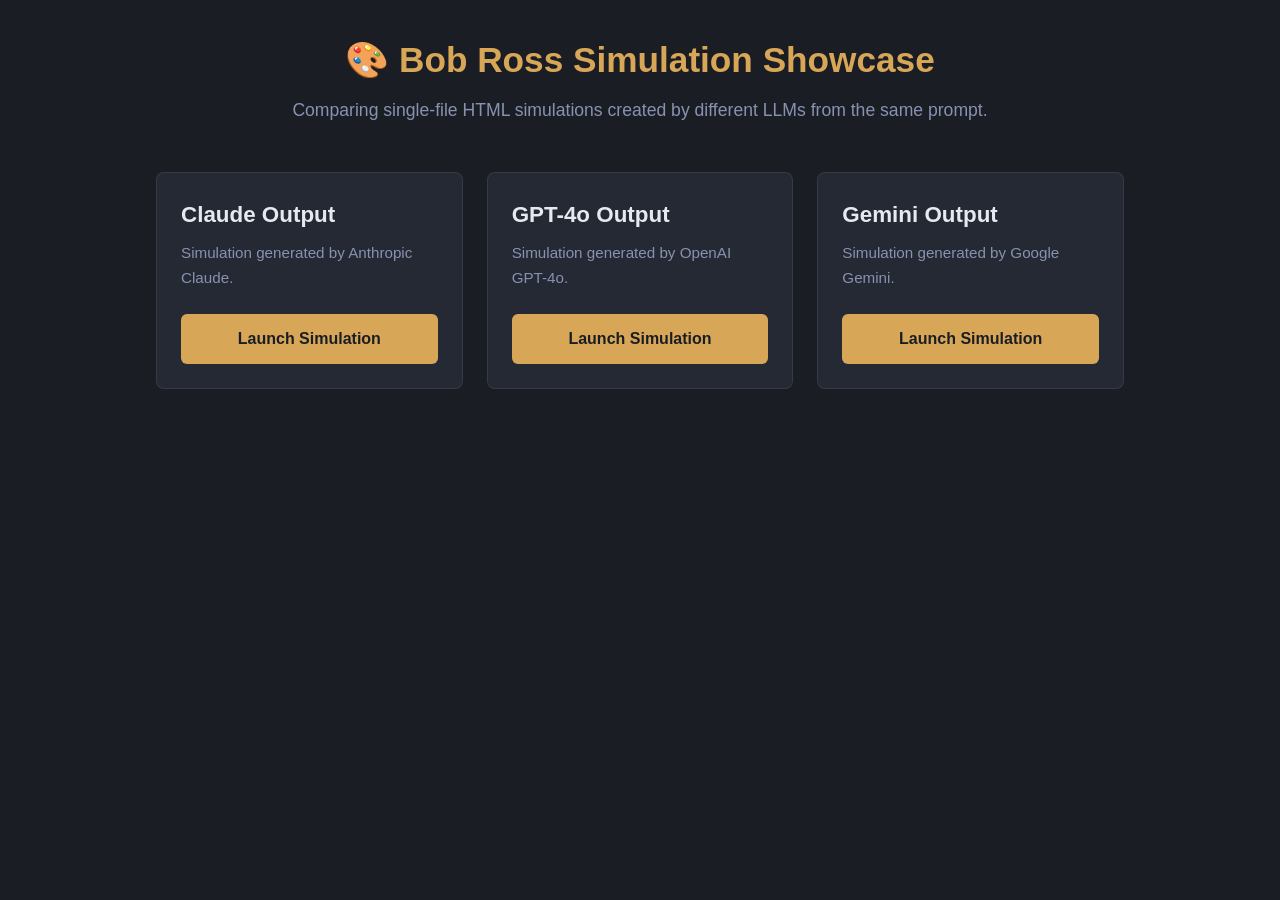
==== index.html @ 3500d544 "Create index.html" ====
<!DOCTYPE html>
<html lang="en">
<head>
  <meta charset="UTF-8">
  <meta name="viewport" content="width=device-width, initial-scale=1.0">
  <title>Bob Ross Canvas Simulation — Model Comparison</title>
  <style>
    :root {
      --bg-color: #1a1e24;
      --card-bg: #242933;
      --accent: #d8a657;
      --text: #e5e9f0;
      --text-muted: #8892b0;
    }

    * {
      box-sizing: border-box;
      margin: 0;
      padding: 0;
    }

    body {
      font-family: -apple-system, BlinkMacSystemFont, "Segoe UI", Roboto, Helvetica, Arial, sans-serif;
      background-color: var(--bg-color);
      color: var(--text);
      line-height: 1.6;
      padding: 2rem 1rem;
      max-width: 1000px;
      margin: 0 auto;
    }

    header {
      text-align: center;
      margin-bottom: 3rem;
    }

    header h1 {
      font-size: 2.2rem;
      color: var(--accent);
      margin-bottom: 0.5rem;
    }

    header p {
      color: var(--text-muted);
      font-size: 1.1rem;
    }

    .grid {
      display: grid;
      grid-template-columns: repeat(auto-fit, minmax(280px, 1fr));
      gap: 1.5rem;
    }

    .card {
      background: var(--card-bg);
      border-radius: 8px;
      padding: 1.5rem;
      border: 1px solid rgba(255, 255, 255, 0.08);
      display: flex;
      flex-direction: column;
      justify-content: space-between;
      transition: transform 0.2s ease, box-shadow 0.2s ease;
    }

    .card:hover {
      transform: translateY(-4px);
      box-shadow: 0 10px 20px rgba(0, 0, 0, 0.3);
    }

    .card h2 {
      font-size: 1.4rem;
      margin-bottom: 0.5rem;
    }

    .card p {
      font-size: 0.95rem;
      color: var(--text-muted);
      margin-bottom: 1.5rem;
    }

    .btn {
      display: inline-block;
      text-align: center;
      background-color: var(--accent);
      color: #1a1e24;
      font-weight: bold;
      text-decoration: none;
      padding: 0.75rem 1rem;
      border-radius: 6px;
      transition: background-color 0.2s ease;
    }

    .btn:hover {
      background-color: #e5b869;
    }
  </style>
</head>
<body>

  <header>
    <h1>🎨 Bob Ross Simulation Showcase</h1>
    <p>Comparing single-file HTML simulations created by different LLMs from the same prompt.</p>
  </header>

  <main class="grid">
    <div class="card">
      <div>
        <h2>Claude Output</h2>
        <p>Simulation generated by Anthropic Claude.</p>
      </div>
      <a href="./models/claude.html" class="btn">Launch Simulation</a>
    </div>

    <div class="card">
      <div>
        <h2>GPT-4o Output</h2>
        <p>Simulation generated by OpenAI GPT-4o.</p>
      </div>
      <a href="./models/gpt4o.html" class="btn">Launch Simulation</a>
    </div>

    <div class="card">
      <div>
        <h2>Gemini Output</h2>
        <p>Simulation generated by Google Gemini.</p>
      </div>
      <a href="./models/gemini.html" class="btn">Launch Simulation</a>
    </div>
  </main>

</body>
</html>
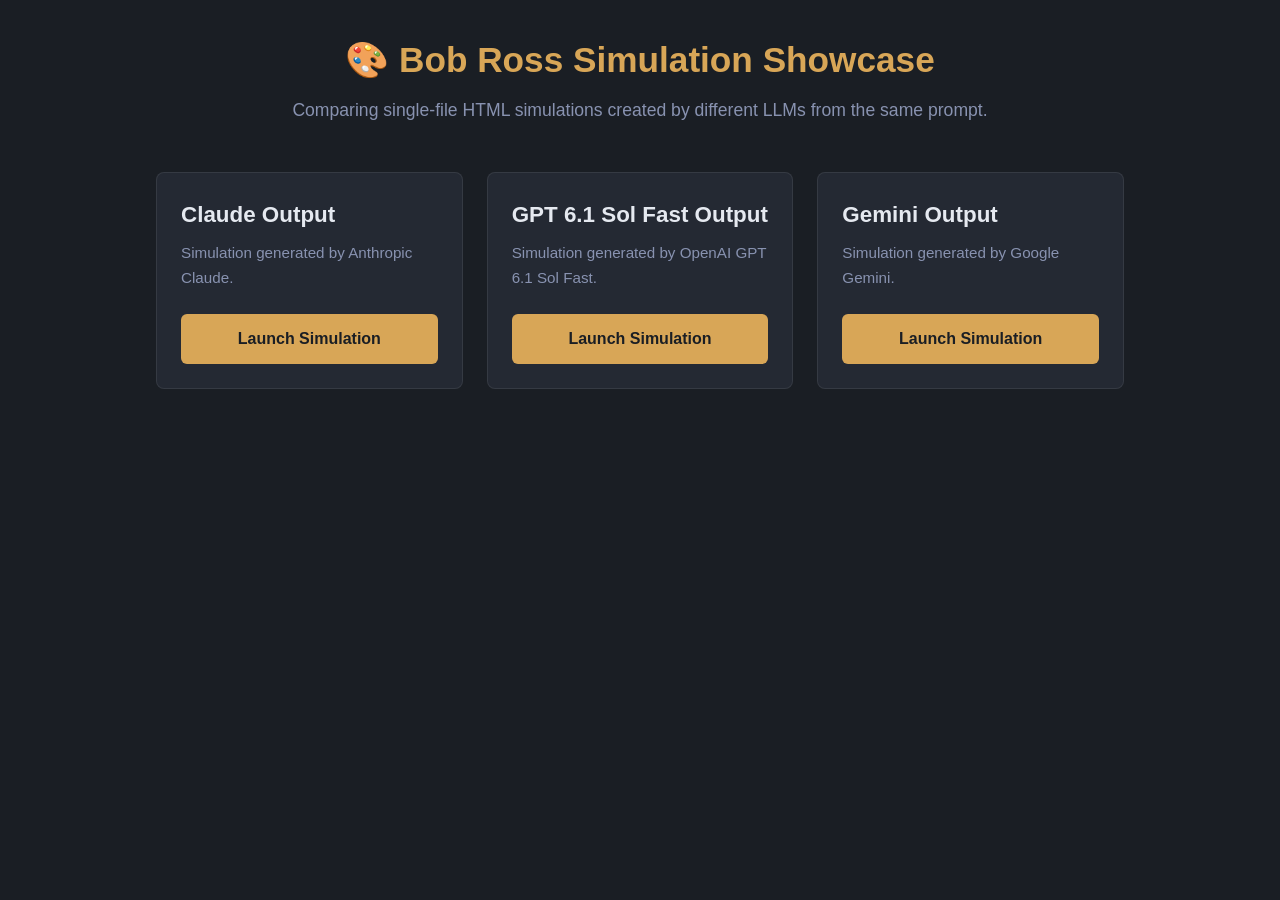
==== commit 2f98ed0b: "Update index.html" ====
--- a/index.html
+++ b/index.html
@@ -113,10 +113,10 @@
 
     <div class="card">
       <div>
-        <h2>GPT-4o Output</h2>
-        <p>Simulation generated by OpenAI GPT-4o.</p>
+        <h2>GPT 6.1 Sol Fast Output</h2>
+        <p>Simulation generated by OpenAI GPT  6.1 Sol Fast.</p>
       </div>
-      <a href="./models/gpt4o.html" class="btn">Launch Simulation</a>
+      <a href="./models/gpt-6.1-sol-fast.html" class="btn">Launch Simulation</a>
     </div>
 
     <div class="card">
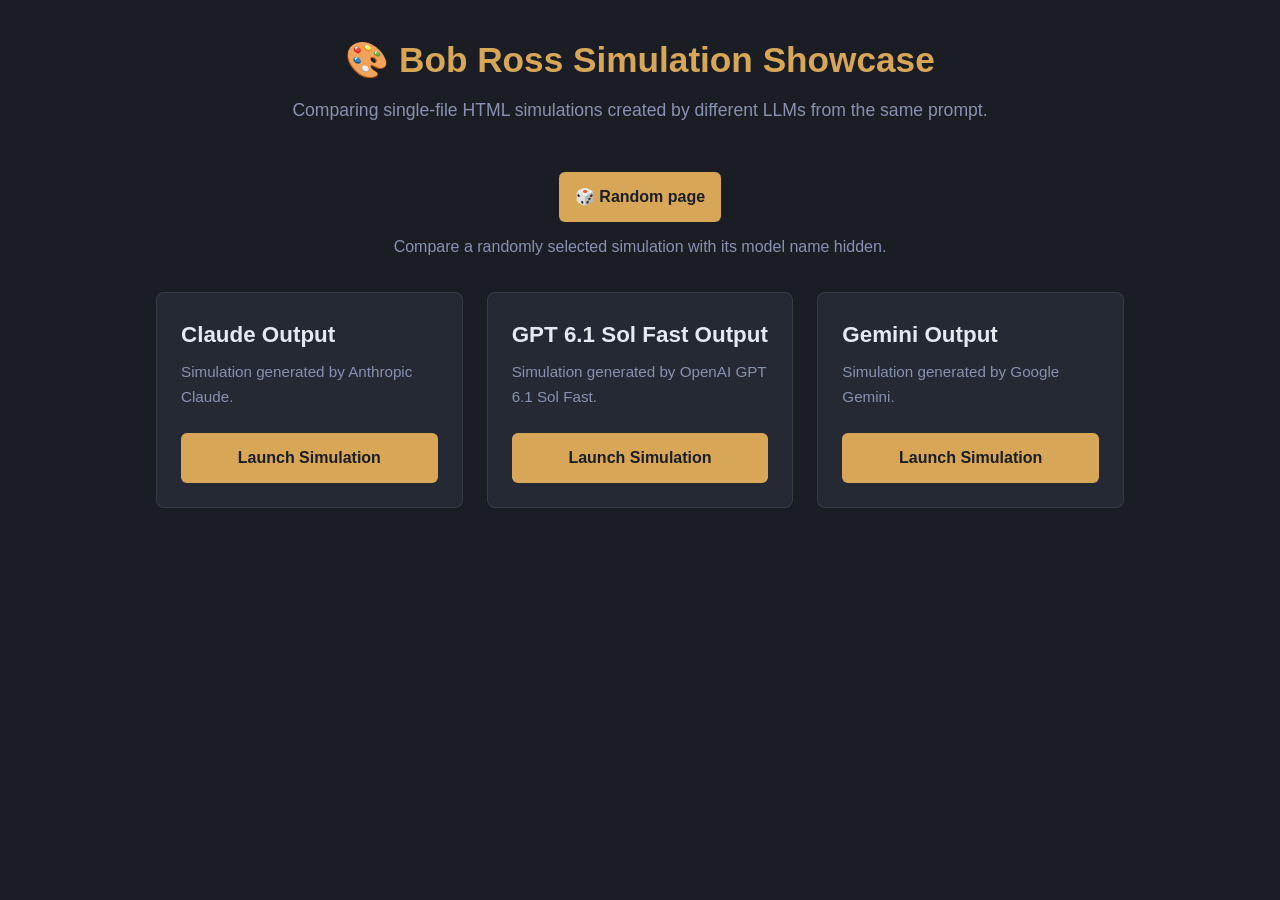
==== commit 32fb7680: "Add blind random simulation viewer and fix Pages deployment" ====
--- a/index.html
+++ b/index.html
@@ -93,6 +93,16 @@
     .btn:hover {
       background-color: #e5b869;
     }
+
+    .blind-comparison {
+      margin-bottom: 2rem;
+      text-align: center;
+    }
+
+    .blind-comparison p {
+      margin-top: 0.75rem;
+      color: var(--text-muted);
+    }
   </style>
 </head>
 <body>
@@ -101,6 +111,11 @@
     <h1>🎨 Bob Ross Simulation Showcase</h1>
     <p>Comparing single-file HTML simulations created by different LLMs from the same prompt.</p>
   </header>
+
+  <section class="blind-comparison" aria-label="Blind comparison">
+    <a href="./viewer.html" class="btn">🎲 Random page</a>
+    <p>Compare a randomly selected simulation with its model name hidden.</p>
+  </section>
 
   <main class="grid">
     <div class="card">
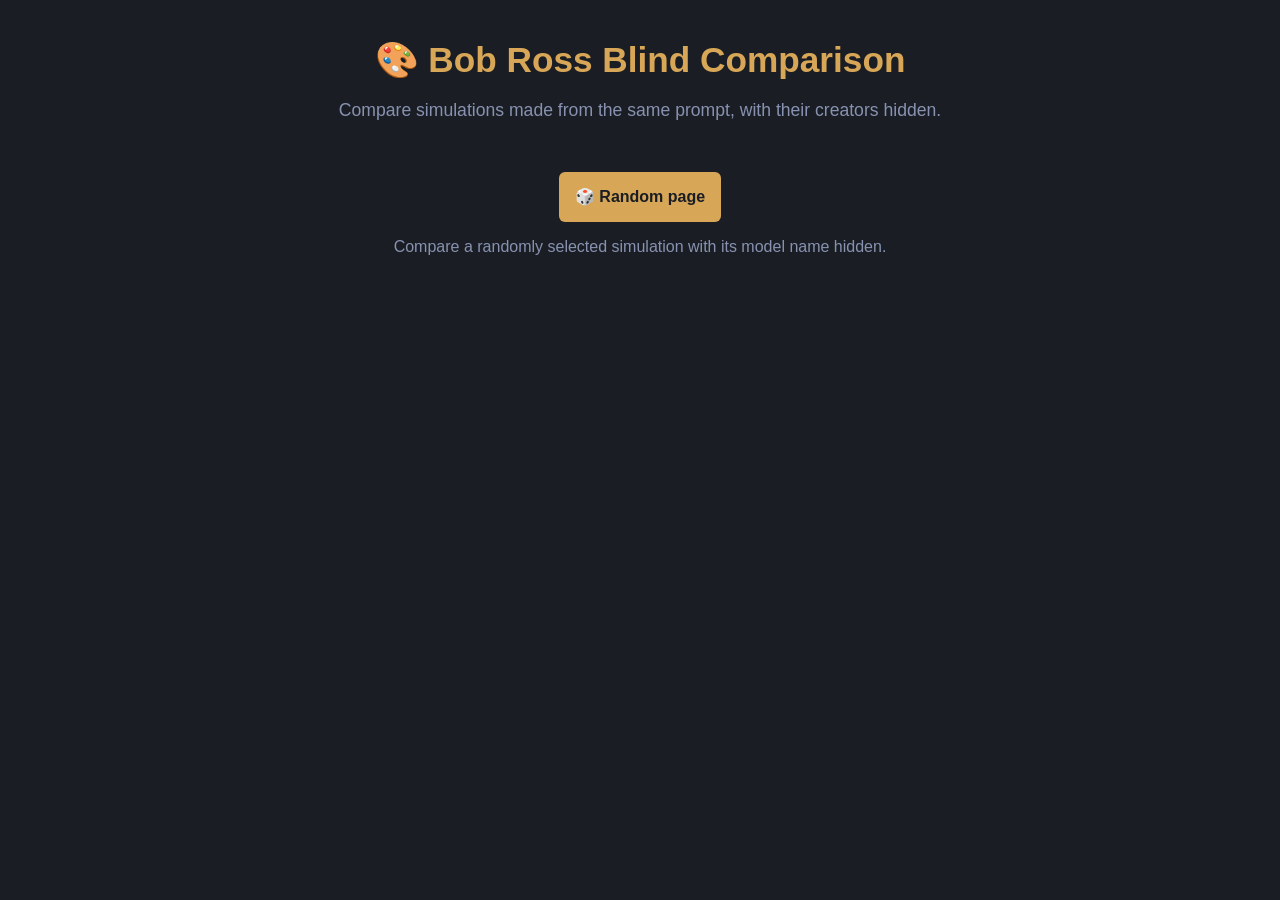
==== commit 35dee967: "Add simulation outputs and anonymous file metadata" ====
--- a/index.html
+++ b/index.html
@@ -3,7 +3,7 @@
 <head>
   <meta charset="UTF-8">
   <meta name="viewport" content="width=device-width, initial-scale=1.0">
-  <title>Bob Ross Canvas Simulation — Model Comparison</title>
+  <title>Bob Ross Canvas Simulation — Blind Comparison</title>
   <style>
     :root {
       --bg-color: #1a1e24;
@@ -108,39 +108,13 @@
 <body>
 
   <header>
-    <h1>🎨 Bob Ross Simulation Showcase</h1>
-    <p>Comparing single-file HTML simulations created by different LLMs from the same prompt.</p>
+    <h1>🎨 Bob Ross Blind Comparison</h1>
+    <p>Compare simulations made from the same prompt, with their creators hidden.</p>
   </header>
 
-  <section class="blind-comparison" aria-label="Blind comparison">
+  <main class="blind-comparison" aria-label="Blind comparison">
     <a href="./viewer.html" class="btn">🎲 Random page</a>
     <p>Compare a randomly selected simulation with its model name hidden.</p>
-  </section>
-
-  <main class="grid">
-    <div class="card">
-      <div>
-        <h2>Claude Output</h2>
-        <p>Simulation generated by Anthropic Claude.</p>
-      </div>
-      <a href="./models/claude.html" class="btn">Launch Simulation</a>
-    </div>
-
-    <div class="card">
-      <div>
-        <h2>GPT 6.1 Sol Fast Output</h2>
-        <p>Simulation generated by OpenAI GPT  6.1 Sol Fast.</p>
-      </div>
-      <a href="./models/gpt-6.1-sol-fast.html" class="btn">Launch Simulation</a>
-    </div>
-
-    <div class="card">
-      <div>
-        <h2>Gemini Output</h2>
-        <p>Simulation generated by Google Gemini.</p>
-      </div>
-      <a href="./models/gemini.html" class="btn">Launch Simulation</a>
-    </div>
   </main>
 
 </body>
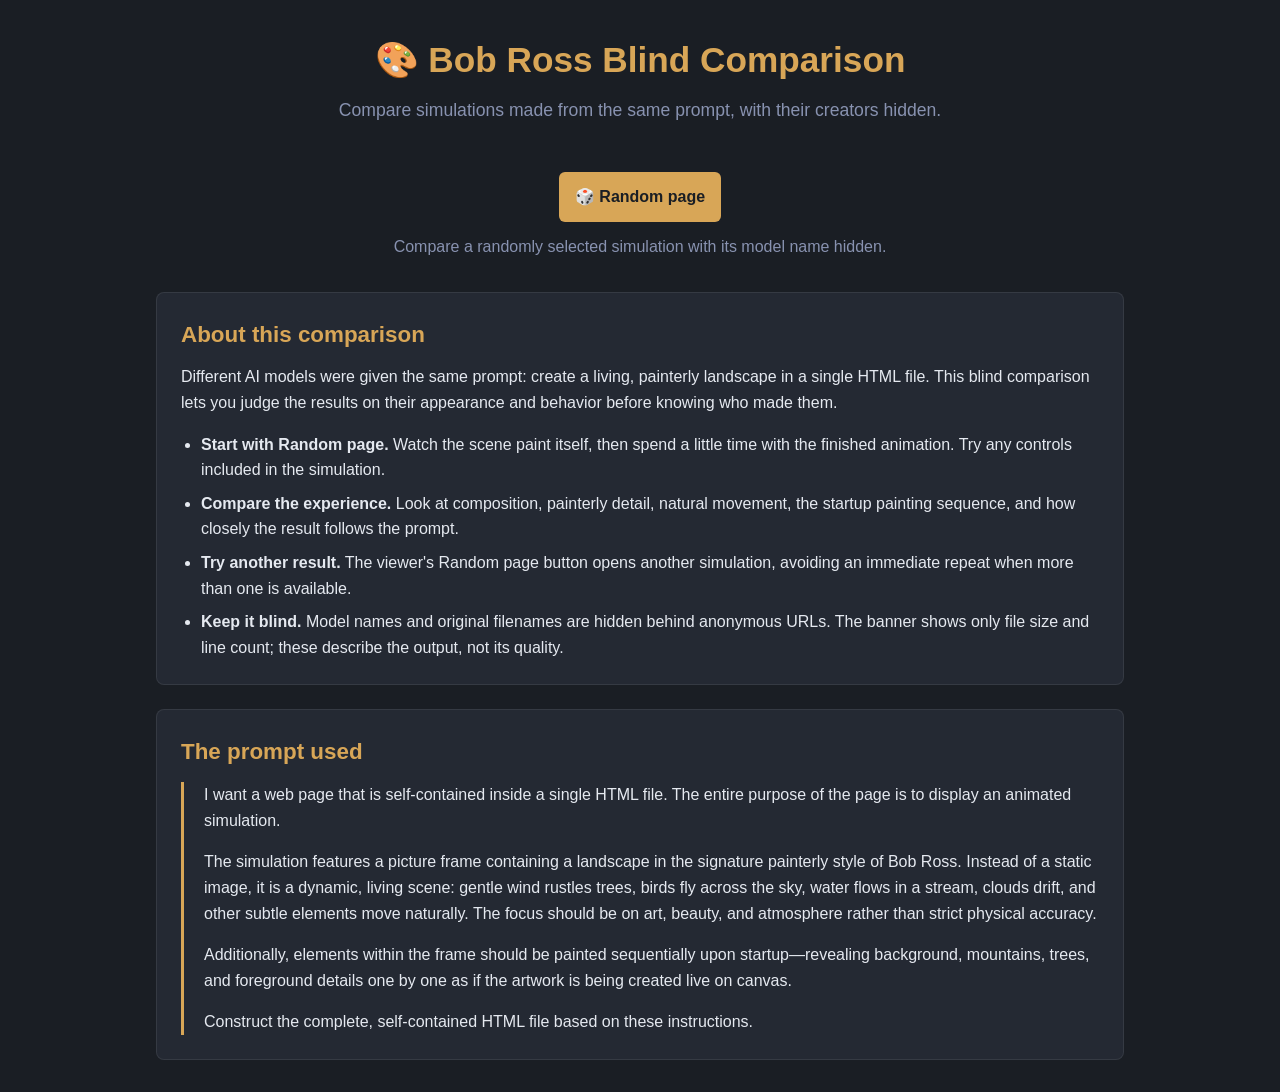
==== commit ec304e78: "Add prompt and blind comparison information to homepage" ====
--- a/index.html
+++ b/index.html
@@ -103,6 +103,37 @@
       margin-top: 0.75rem;
       color: var(--text-muted);
     }
+
+    .info {
+      background: var(--card-bg);
+      border: 1px solid rgba(255, 255, 255, 0.08);
+      border-radius: 8px;
+      padding: 1.5rem;
+      margin-top: 1.5rem;
+    }
+
+    .info h2 {
+      color: var(--accent);
+      font-size: 1.4rem;
+      margin-bottom: 0.75rem;
+    }
+
+    .info p + p, .info ul {
+      margin-top: 1rem;
+    }
+
+    .info ul {
+      padding-left: 1.25rem;
+    }
+
+    .info li + li {
+      margin-top: 0.5rem;
+    }
+
+    blockquote {
+      border-left: 3px solid var(--accent);
+      padding-left: 1.25rem;
+    }
   </style>
 </head>
 <body>
@@ -112,9 +143,32 @@
     <p>Compare simulations made from the same prompt, with their creators hidden.</p>
   </header>
 
-  <main class="blind-comparison" aria-label="Blind comparison">
-    <a href="./viewer.html" class="btn">🎲 Random page</a>
-    <p>Compare a randomly selected simulation with its model name hidden.</p>
+  <main>
+    <section class="blind-comparison" aria-label="Blind comparison">
+      <a href="./viewer.html" class="btn">🎲 Random page</a>
+      <p>Compare a randomly selected simulation with its model name hidden.</p>
+    </section>
+
+    <section class="info" aria-labelledby="about-heading">
+      <h2 id="about-heading">About this comparison</h2>
+      <p>Different AI models were given the same prompt: create a living, painterly landscape in a single HTML file. This blind comparison lets you judge the results on their appearance and behavior before knowing who made them.</p>
+      <ul>
+        <li><strong>Start with Random page.</strong> Watch the scene paint itself, then spend a little time with the finished animation. Try any controls included in the simulation.</li>
+        <li><strong>Compare the experience.</strong> Look at composition, painterly detail, natural movement, the startup painting sequence, and how closely the result follows the prompt.</li>
+        <li><strong>Try another result.</strong> The viewer's Random page button opens another simulation, avoiding an immediate repeat when more than one is available.</li>
+        <li><strong>Keep it blind.</strong> Model names and original filenames are hidden behind anonymous URLs. The banner shows only file size and line count; these describe the output, not its quality.</li>
+      </ul>
+    </section>
+
+    <section class="info" aria-labelledby="prompt-heading">
+      <h2 id="prompt-heading">The prompt used</h2>
+      <blockquote>
+        <p>I want a web page that is self-contained inside a single HTML file. The entire purpose of the page is to display an animated simulation.</p>
+        <p>The simulation features a picture frame containing a landscape in the signature painterly style of Bob Ross. Instead of a static image, it is a dynamic, living scene: gentle wind rustles trees, birds fly across the sky, water flows in a stream, clouds drift, and other subtle elements move naturally. The focus should be on art, beauty, and atmosphere rather than strict physical accuracy.</p>
+        <p>Additionally, elements within the frame should be painted sequentially upon startup—revealing background, mountains, trees, and foreground details one by one as if the artwork is being created live on canvas.</p>
+        <p>Construct the complete, self-contained HTML file based on these instructions.</p>
+      </blockquote>
+    </section>
   </main>
 
 </body>
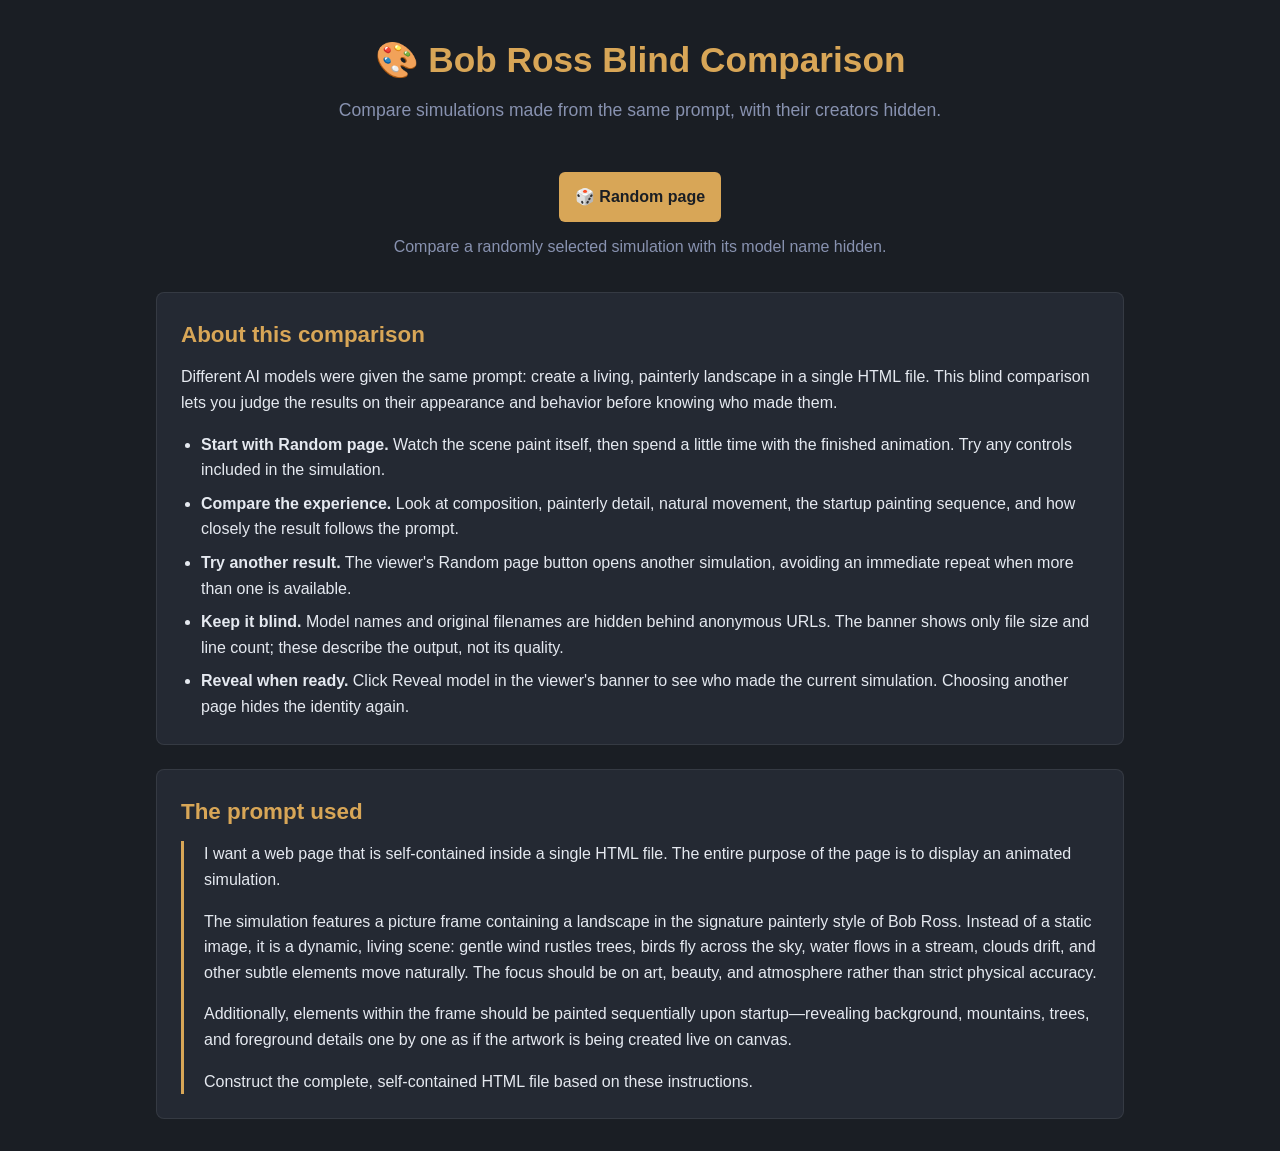
==== commit 250ed730: "Add optional model reveal to blind viewer" ====
--- a/index.html
+++ b/index.html
@@ -157,6 +157,7 @@
         <li><strong>Compare the experience.</strong> Look at composition, painterly detail, natural movement, the startup painting sequence, and how closely the result follows the prompt.</li>
         <li><strong>Try another result.</strong> The viewer's Random page button opens another simulation, avoiding an immediate repeat when more than one is available.</li>
         <li><strong>Keep it blind.</strong> Model names and original filenames are hidden behind anonymous URLs. The banner shows only file size and line count; these describe the output, not its quality.</li>
+        <li><strong>Reveal when ready.</strong> Click Reveal model in the viewer's banner to see who made the current simulation. Choosing another page hides the identity again.</li>
       </ul>
     </section>
 
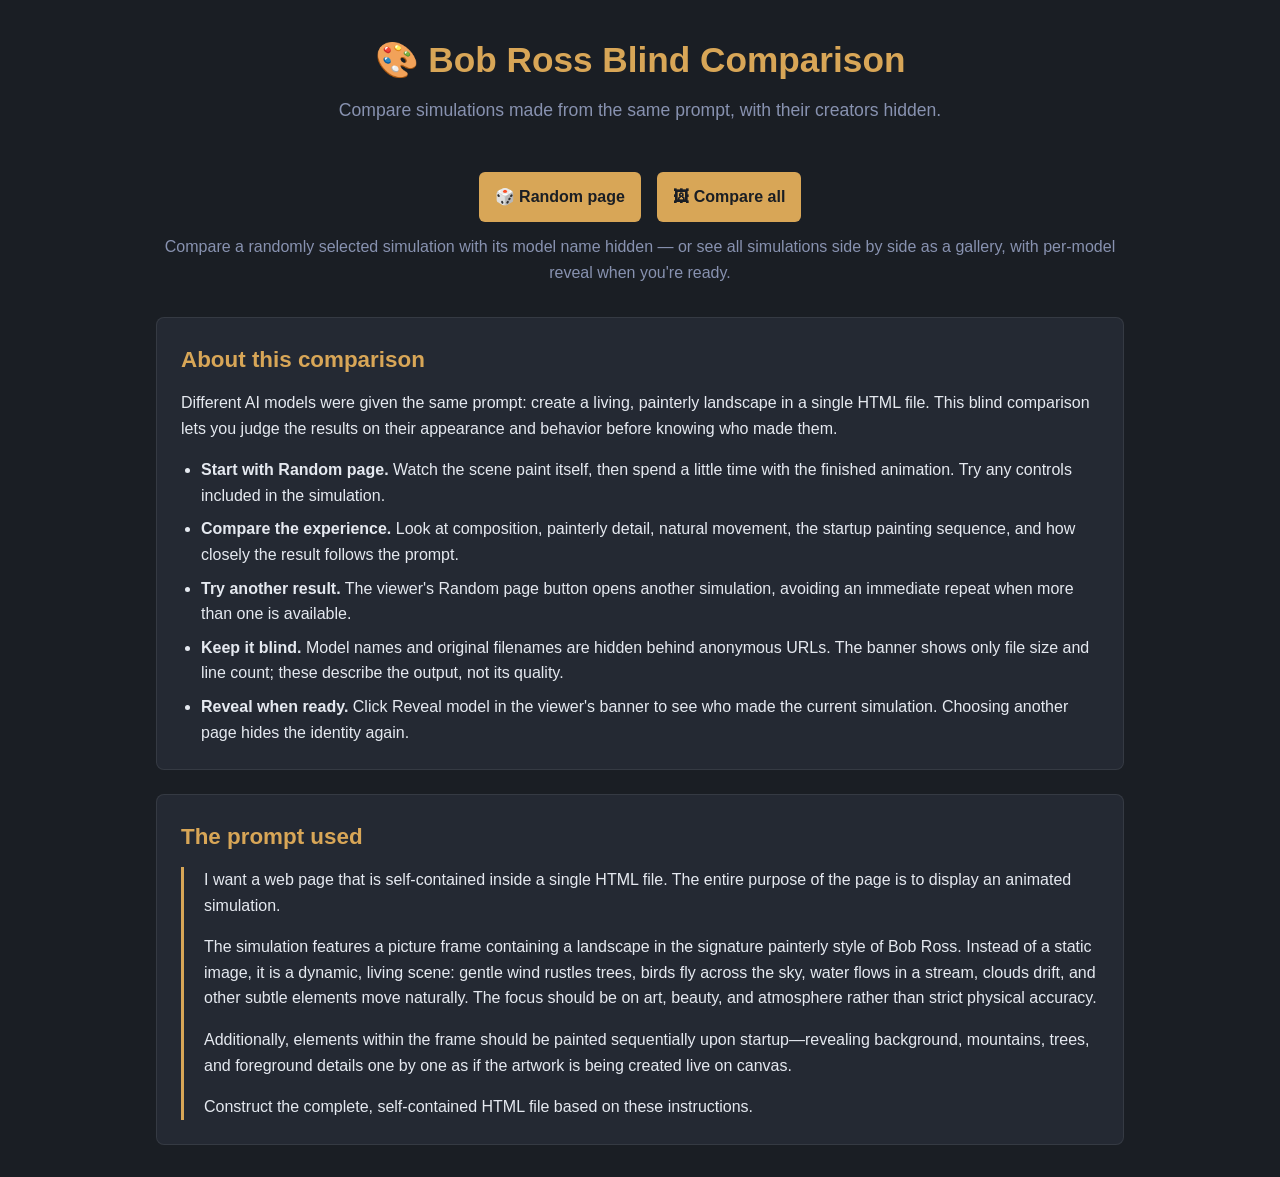
==== commit 03070aec: "Add 'Compare all' gallery showing every simulation side by side" ====
--- a/index.html
+++ b/index.html
@@ -104,6 +104,10 @@
       color: var(--text-muted);
     }
 
+    .btn + .btn {
+      margin-left: 0.75rem;
+    }
+
     .info {
       background: var(--card-bg);
       border: 1px solid rgba(255, 255, 255, 0.08);
@@ -146,7 +150,8 @@
   <main>
     <section class="blind-comparison" aria-label="Blind comparison">
       <a href="./viewer.html" class="btn">🎲 Random page</a>
-      <p>Compare a randomly selected simulation with its model name hidden.</p>
+      <a href="./gallery.html" class="btn">🖼 Compare all</a>
+      <p>Compare a randomly selected simulation with its model name hidden — or see all simulations side by side as a gallery, with per-model reveal when you're ready.</p>
     </section>
 
     <section class="info" aria-labelledby="about-heading">
